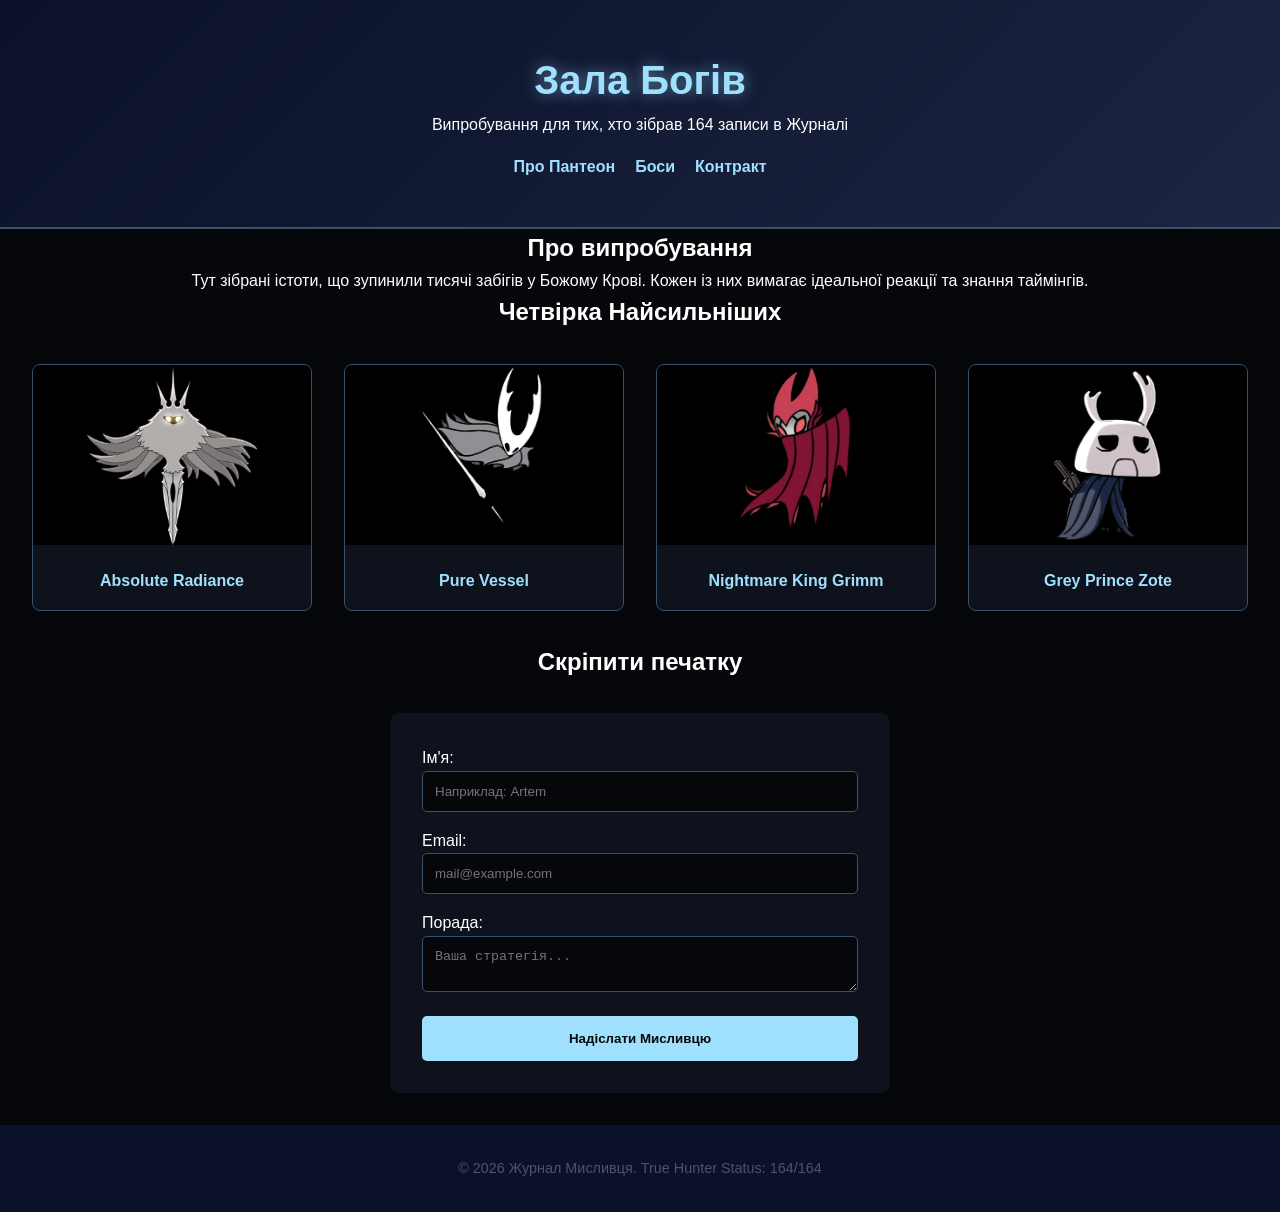
==== index.html @ e68aba1c "Rename Index.html to index.html" ====
<!DOCTYPE html>
<html lang="uk">
<head>
    <meta charset="UTF-8">
    <meta name="viewport" content="width=device-width, initial-scale=1.0">
    
    <title>Зала Богів — Найскладніші боси Hollow Knight</title>
    <meta name="description" content="Гайд по найскладнішим босам Hollow Knight: Absolute Radiance, Pure Vessel та інші. Стратегії перемоги для справжніх мисливців.">
    <meta name="keywords" content="Hollow Knight боси, Зала Богів, Absolute Radiance гайд, Hollow Knight українською">
    <meta name="author" content="Artem Hunter">

    <meta property="og:title" content="Зала Богів — Топ найскладніших босів">
    <meta property="og:description" content="Чи зможеш ти здолати Absolute Radiance? Перевір свій статус мисливця.">
    <meta property="og:type" content="website">
    <meta property="og:image" content="Hk_radiance.webp"> <link rel="stylesheet" href="styles.css">
</head>
<body>

    <header class="header">
        <h1 class="header__title">Зала Богів</h1>
        <p class="header__subtitle">Випробування для тих, хто зібрав 164 записи в Журналі</p>
        <nav class="nav">
            <ul class="nav__list">
                <li><a href="#about" class="nav__link">Про Пантеон</a></li>
                <li><a href="#gallery" class="nav__link">Боси</a></li>
                <li><a href="#contact" class="nav__link">Контракт</a></li>
            </ul>
        </nav>
    </header>
    
    <main class="main">
        <article id="about" class="section">
            <h2 class="section__title">Про випробування</h2>
            <p class="section__text">Тут зібрані істоти, що зупинили тисячі забігів у Божому Крові. Кожен із них вимагає ідеальної реакції та знання таймінгів.</p>
        </article>
        
        <section id="gallery" class="section">
            <h2 class="section__title">Четвірка Найсильніших</h2>
            <div class="grid">
                <figure class="boss-card">
                    <img src="Hk_radiance.webp" alt="Бос Absolute Radiance у Залі Богів" loading="lazy">
                    <figcaption>Absolute Radiance</figcaption>
                </figure>
                <figure class="boss-card">
                    <img src="B_Pure_Vessel.webp" alt="Бос Pure Vessel, чиста форма Лицаря" loading="lazy">
                    <figcaption>Pure Vessel</figcaption>
                </figure>
                <figure class="boss-card">
                    <img src="Nightmare_king.webp" alt="Nightmare King Grimm у вогняному стилі" loading="lazy">
                    <figcaption>Nightmare King Grimm</figcaption>
                </figure>
                <figure class="boss-card">
                    <img src="3F3F3F3F3F.webp" alt="Grey Prince Zote - могутній лицар" loading="lazy">
                    <figcaption>Grey Prince Zote</figcaption>
                </figure>
            </div>
        </section>
        
        <section id="contact" class="section">
            <h2 class="section__title">Скріпити печатку</h2>
            <form action="#" method="post" class="form">
                <label for="name">Ім'я:</label>
                <input type="text" id="name" name="name" placeholder="Наприклад: Artem" required>
                
                <label for="email">Email:</label>
                <input type="email" id="email" name="email" placeholder="mail@example.com" required>
                
                <label for="message">Порада:</label>
                <textarea id="message" name="message" placeholder="Ваша стратегія..." required></textarea>
                
                <button type="submit" class="btn">Надіслати Мисливцю</button>
            </form>
        </section>
    </main>
    
    <footer class="footer">
        <p>© 2026 Журнал Мисливця. True Hunter Status: 164/164</p>
    </footer>

</body>
</html>
---- styles.css ----
/* RESET */
* {
    margin: 0;
    padding: 0;
    box-sizing: border-box;
}

body {
    font-family: 'Segoe UI', sans-serif;
    background-color: #05070a;
    color: #ffffff;
    line-height: 1.6;
    text-align: center;
}


.header {
    background: linear-gradient(135deg, #0a1128 0%, #1c2541 100%);
    padding: 3rem 1rem;
    border-bottom: 2px solid #3a506b;
}

.header__title {
    font-size: 2.5rem;
    color: #a0e0ff;
    text-shadow: 0 0 15px rgba(160, 224, 255, 0.5);
}

.nav__list {
    display: flex;
    justify-content: center;
    list-style: none;
    margin-top: 1rem;
    gap: 20px;
}

.nav__link {
    color: #a0e0ff;
    text-decoration: none;
    font-weight: bold;
    border-bottom: 1px solid transparent;
    transition: 0.3s;
}

.nav__link:hover {
    color: #ffffff;
    border-bottom: 1px solid #a0e0ff;
}


.grid {
    display: flex;
    justify-content: center;
    flex-wrap: wrap;
    gap: 2rem;
    padding: 2rem;
}

.boss-card {
    background: #0d121d;
    border: 1px solid #3a506b;
    border-radius: 8px;
    overflow: hidden;
    transition: transform 0.3s, box-shadow 0.3s;
    width: 280px;
}

.boss-card:hover {
    transform: translateY(-10px);
    box-shadow: 0 10px 20px rgba(160, 224, 255, 0.2);
}

.boss-card img {
    width: 100%;
    height: 180px;
    object-fit: contain; 
    background-color: #000;
}

.boss-card figcaption {
    padding: 1rem;
    font-weight: bold;
    color: #a0e0ff;
}


.form {
    background: #0d121d;
    padding: 2rem;
    max-width: 500px;
    margin: 2rem auto;
    border-radius: 10px;
    text-align: left;
}

.form input, .form textarea {
    width: 100%;
    padding: 12px;
    margin-bottom: 1rem;
    background: #05070a;
    border: 1px solid #3a506b;
    color: #fff;
    border-radius: 5px;
}

.btn {
    background: #a0e0ff;
    color: #05070a;
    border: none;
    padding: 15px 30px;
    font-weight: bold;
    cursor: pointer;
    width: 100%;
    border-radius: 5px;
}

.btn:hover {
    background: #ffffff;
}

.footer {
    padding: 2rem;
    background: #0a1128;
    color: #505070;
    font-size: 0.9rem;
}
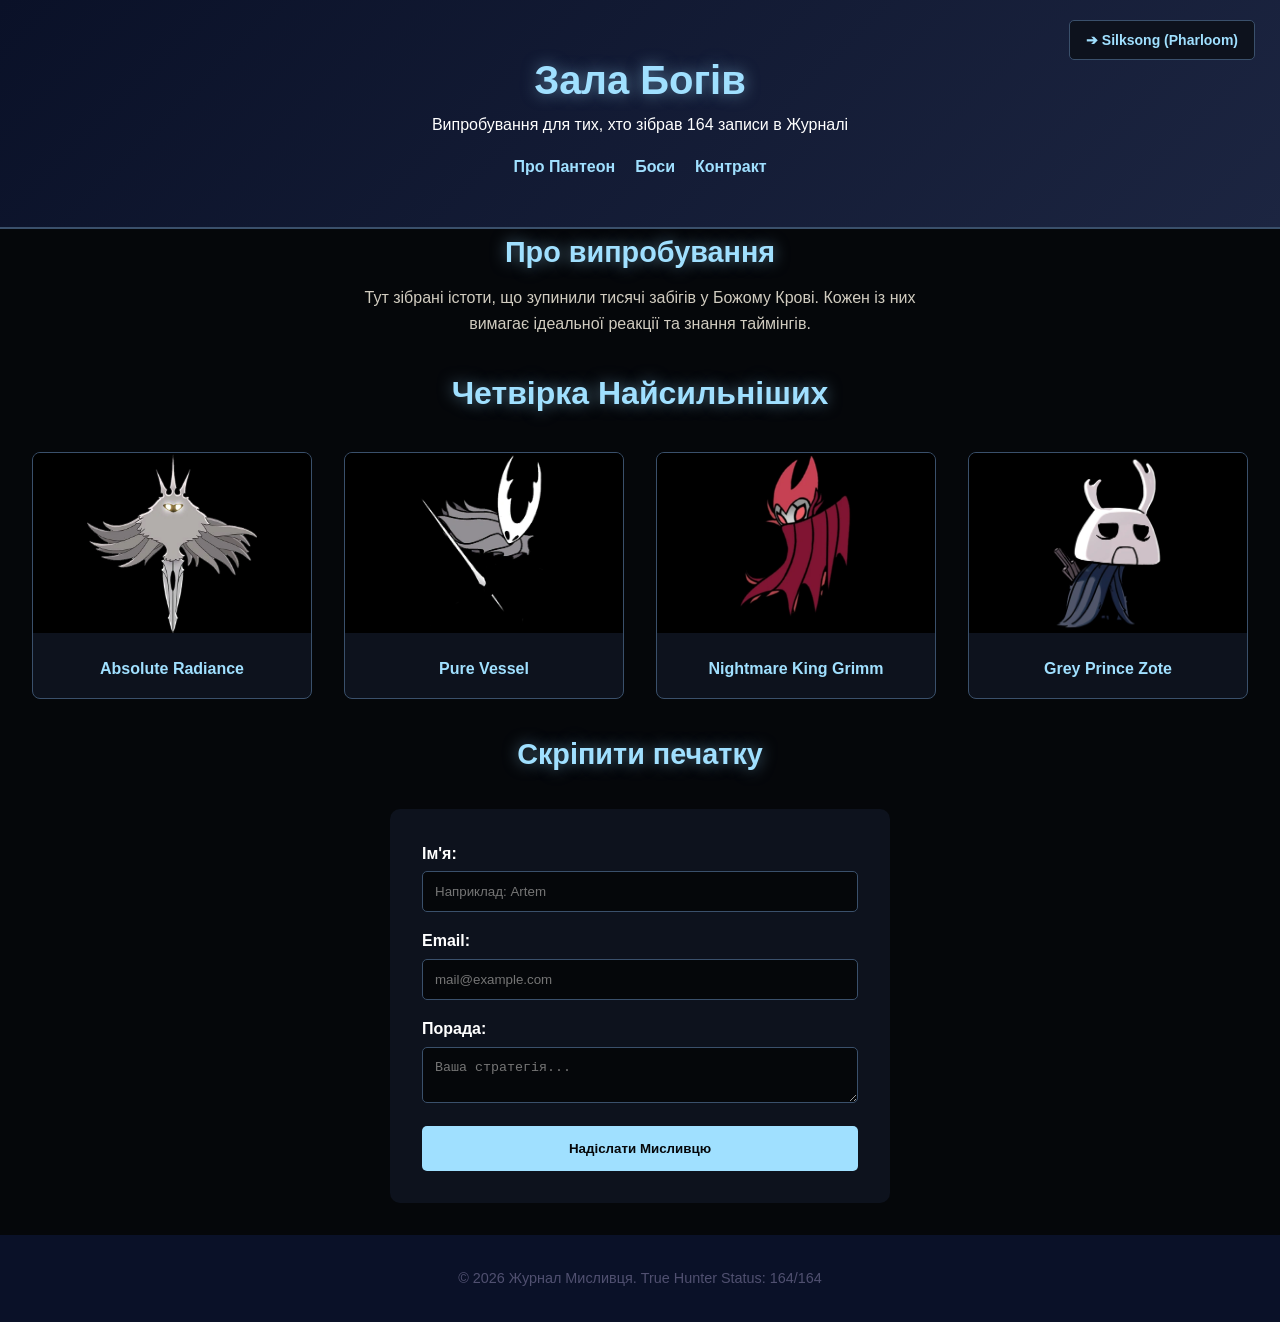
==== commit b7260ef2: "fix" ====
--- a/index.html
+++ b/index.html
@@ -12,13 +12,33 @@
     <meta property="og:title" content="Зала Богів — Топ найскладніших босів">
     <meta property="og:description" content="Чи зможеш ти здолати Absolute Radiance? Перевір свій статус мисливця.">
     <meta property="og:type" content="website">
-    <meta property="og:image" content="Hk_radiance.webp"> <link rel="stylesheet" href="styles.css">
+    <meta property="og:image" content="Hk_radiance.webp"> 
+    
+    <link rel="stylesheet" href="styles.css">
+
+    <!-- Google tag (gtag.js) -->
+    <script async src="https://www.googletagmanager.com/gtag/js?id=G-CHZD44BL29"></script>
+    <script>
+      window.dataLayer = window.dataLayer || [];
+      function gtag(){dataLayer.push(arguments);}
+      gtag('js', new Date());
+
+      gtag('config', 'G-CHZD44BL29');
+    </script>
 </head>
 <body>
 
     <header class="header">
+        <!-- Кнопка-перехідник на другу частину у верхньому правому кутку -->
+        <div class="header-bridge">
+            <a href="index.html" class="bridge-btn">
+                ➔ Silksong (Pharloom)
+            </a>
+        </div>
+
         <h1 class="header__title">Зала Богів</h1>
         <p class="header__subtitle">Випробування для тих, хто зібрав 164 записи в Журналі</p>
+        
         <nav class="nav">
             <ul class="nav__list">
                 <li><a href="#about" class="nav__link">Про Пантеон</a></li>
@@ -30,12 +50,12 @@
     
     <main class="main">
         <article id="about" class="section">
-            <h2 class="section__title">Про випробування</h2>
-            <p class="section__text">Тут зібрані істоти, що зупинили тисячі забігів у Божому Крові. Кожен із них вимагає ідеальної реакції та знання таймінгів.</p>
+            <h2 class="header__title section-heading-custom">Про випробування</h2>
+            <p class="section__text text-custom">Тут зібрані істоти, що зупинили тисячі забігів у Божому Крові. Кожен із них вимагає ідеальної реакції та знання таймінгів.</p>
         </article>
         
         <section id="gallery" class="section">
-            <h2 class="section__title">Четвірка Найсильніших</h2>
+            <h2 class="header__title section-heading-gallery">Четвірка Найсильніших</h2>
             <div class="grid">
                 <figure class="boss-card">
                     <img src="Hk_radiance.webp" alt="Бос Absolute Radiance у Залі Богів" loading="lazy">
@@ -57,15 +77,15 @@
         </section>
         
         <section id="contact" class="section">
-            <h2 class="section__title">Скріпити печатку</h2>
+            <h2 class="header__title section-heading-custom">Скріпити печатку</h2>
             <form action="#" method="post" class="form">
-                <label for="name">Ім'я:</label>
+                <label for="name" class="form-label">Ім'я:</label>
                 <input type="text" id="name" name="name" placeholder="Наприклад: Artem" required>
                 
-                <label for="email">Email:</label>
+                <label for="email" class="form-label">Email:</label>
                 <input type="email" id="email" name="email" placeholder="mail@example.com" required>
                 
-                <label for="message">Порада:</label>
+                <label for="message" class="form-label">Порада:</label>
                 <textarea id="message" name="message" placeholder="Ваша стратегія..." required></textarea>
                 
                 <button type="submit" class="btn">Надіслати Мисливцю</button>
@@ -78,4 +98,4 @@
     </footer>
 
 </body>
-</html>
+</html>
--- a/styles.css
+++ b/styles.css
@@ -1,4 +1,3 @@
-/* RESET */
 * {
     margin: 0;
     padding: 0;
@@ -13,17 +12,68 @@
     text-align: center;
 }
 
-
 .header {
     background: linear-gradient(135deg, #0a1128 0%, #1c2541 100%);
     padding: 3rem 1rem;
     border-bottom: 2px solid #3a506b;
+    position: relative; /* Необхідно для позиціонування кнопки у правому кутку */
+}
+
+/* Стилі для фіксації кнопки-перехідника у верхньому правому кутку */
+.header-bridge {
+    position: absolute;
+    top: 20px;
+    right: 25px;
+    z-index: 10;
+}
+
+.bridge-btn {
+    color: #a0e0ff;
+    border: 1px solid #3a506b;
+    background-color: #0d121d;
+    padding: 8px 16px;
+    border-radius: 5px;
+    text-decoration: none;
+    font-size: 14px;
+    font-weight: bold;
+    transition: all 0.3s ease;
+    display: inline-block;
+}
+
+.bridge-btn:hover {
+    background-color: #1c2541;
+    color: #ffffff;
+    border-color: #a0e0ff;
+    box-shadow: 0 0 10px rgba(160, 224, 255, 0.4);
 }
 
 .header__title {
     font-size: 2.5rem;
     color: #a0e0ff;
     text-shadow: 0 0 15px rgba(160, 224, 255, 0.5);
+}
+
+/* Допоміжні класи для кастомних відступів та заголовків */
+.section-heading-custom {
+    font-size: 1.8rem;
+    margin-bottom: 10px;
+}
+
+.section-heading-gallery {
+    font-size: 2rem;
+    margin-top: 2rem;
+}
+
+.text-custom {
+    color: #d1ccc0;
+    max-width: 600px;
+    margin: 0 auto;
+}
+
+.form-label {
+    display: block;
+    margin-bottom: 5px;
+    font-weight: bold;
 }
 
 .nav__list {
@@ -46,7 +96,6 @@
     color: #ffffff;
     border-bottom: 1px solid #a0e0ff;
 }
-
 
 .grid {
     display: flex;
@@ -82,7 +131,6 @@
     font-weight: bold;
     color: #a0e0ff;
 }
-
 
 .form {
     background: #0d121d;
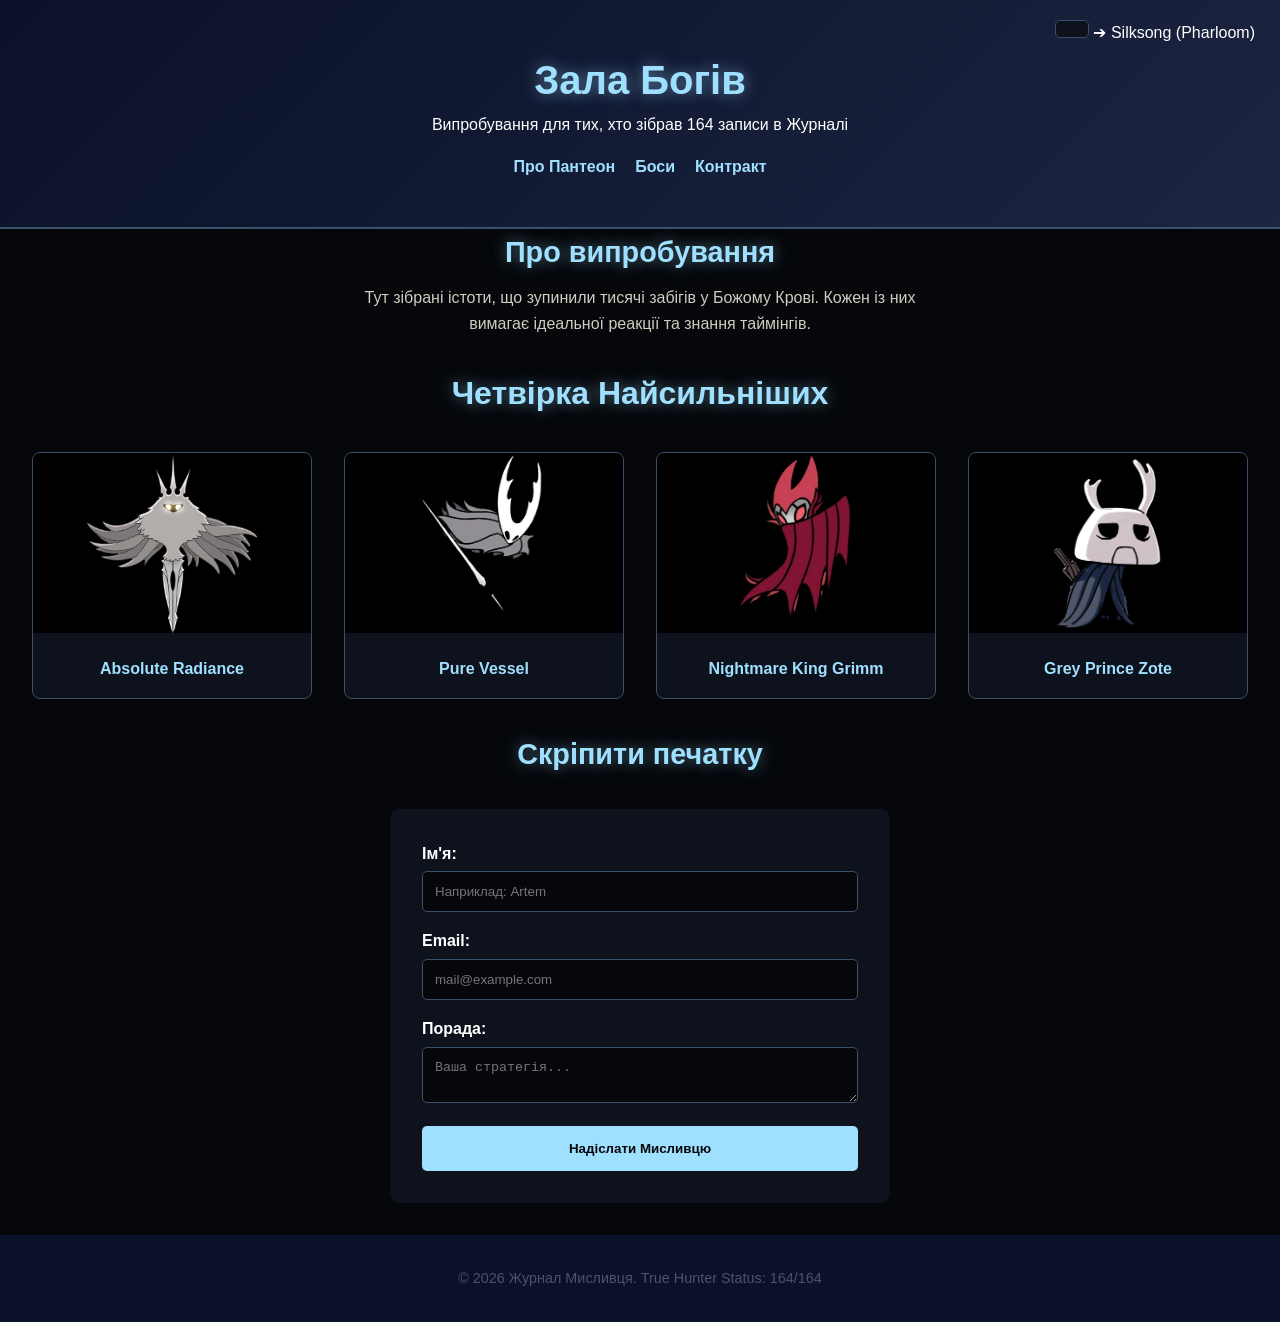
==== commit 0a9e93fb: "fix bridge link" ====
--- a/index.html
+++ b/index.html
@@ -14,7 +14,7 @@
     <meta property="og:type" content="website">
     <meta property="og:image" content="Hk_radiance.webp"> 
     
-    <link rel="stylesheet" href="styles.css">
+    <link rel="stylesheet" href="hk.css">
 
     <!-- Google tag (gtag.js) -->
     <script async src="https://www.googletagmanager.com/gtag/js?id=G-CHZD44BL29"></script>
@@ -29,9 +29,8 @@
 <body>
 
     <header class="header">
-        <!-- Кнопка-перехідник на другу частину у верхньому правому кутку -->
         <div class="header-bridge">
-            <a href="index.html" class="bridge-btn">
+            <a href="https://arteha228.github.io/HKS/" class="bridge-btn" target="_blank"></a>
                 ➔ Silksong (Pharloom)
             </a>
         </div>
--- a/hk.css
+++ b/hk.css
@@ -0,0 +1,174 @@
+* {
+    margin: 0;
+    padding: 0;
+    box-sizing: border-box;
+}
+
+body {
+    font-family: 'Segoe UI', sans-serif;
+    background-color: #05070a;
+    color: #ffffff;
+    line-height: 1.6;
+    text-align: center;
+}
+
+.header {
+    background: linear-gradient(135deg, #0a1128 0%, #1c2541 100%);
+    padding: 3rem 1rem;
+    border-bottom: 2px solid #3a506b;
+    position: relative; /* Необхідно для позиціонування кнопки у правому кутку */
+}
+
+/* Стилі для фіксації кнопки-перехідника у верхньому правому кутку */
+.header-bridge {
+    position: absolute;
+    top: 20px;
+    right: 25px;
+    z-index: 10;
+}
+
+.bridge-btn {
+    color: #a0e0ff;
+    border: 1px solid #3a506b;
+    background-color: #0d121d;
+    padding: 8px 16px;
+    border-radius: 5px;
+    text-decoration: none;
+    font-size: 14px;
+    font-weight: bold;
+    transition: all 0.3s ease;
+    display: inline-block;
+}
+
+.bridge-btn:hover {
+    background-color: #1c2541;
+    color: #ffffff;
+    border-color: #a0e0ff;
+    box-shadow: 0 0 10px rgba(160, 224, 255, 0.4);
+}
+
+.header__title {
+    font-size: 2.5rem;
+    color: #a0e0ff;
+    text-shadow: 0 0 15px rgba(160, 224, 255, 0.5);
+}
+
+/* Допоміжні класи для кастомних відступів та заголовків */
+.section-heading-custom {
+    font-size: 1.8rem;
+    margin-bottom: 10px;
+}
+
+.section-heading-gallery {
+    font-size: 2rem;
+    margin-top: 2rem;
+}
+
+.text-custom {
+    color: #d1ccc0;
+    max-width: 600px;
+    margin: 0 auto;
+}
+
+.form-label {
+    display: block;
+    margin-bottom: 5px;
+    font-weight: bold;
+}
+
+.nav__list {
+    display: flex;
+    justify-content: center;
+    list-style: none;
+    margin-top: 1rem;
+    gap: 20px;
+}
+
+.nav__link {
+    color: #a0e0ff;
+    text-decoration: none;
+    font-weight: bold;
+    border-bottom: 1px solid transparent;
+    transition: 0.3s;
+}
+
+.nav__link:hover {
+    color: #ffffff;
+    border-bottom: 1px solid #a0e0ff;
+}
+
+.grid {
+    display: flex;
+    justify-content: center;
+    flex-wrap: wrap;
+    gap: 2rem;
+    padding: 2rem;
+}
+
+.boss-card {
+    background: #0d121d;
+    border: 1px solid #3a506b;
+    border-radius: 8px;
+    overflow: hidden;
+    transition: transform 0.3s, box-shadow 0.3s;
+    width: 280px;
+}
+
+.boss-card:hover {
+    transform: translateY(-10px);
+    box-shadow: 0 10px 20px rgba(160, 224, 255, 0.2);
+}
+
+.boss-card img {
+    width: 100%;
+    height: 180px;
+    object-fit: contain; 
+    background-color: #000;
+}
+
+.boss-card figcaption {
+    padding: 1rem;
+    font-weight: bold;
+    color: #a0e0ff;
+}
+
+.form {
+    background: #0d121d;
+    padding: 2rem;
+    max-width: 500px;
+    margin: 2rem auto;
+    border-radius: 10px;
+    text-align: left;
+}
+
+.form input, .form textarea {
+    width: 100%;
+    padding: 12px;
+    margin-bottom: 1rem;
+    background: #05070a;
+    border: 1px solid #3a506b;
+    color: #fff;
+    border-radius: 5px;
+}
+
+.btn {
+    background: #a0e0ff;
+    color: #05070a;
+    border: none;
+    padding: 15px 30px;
+    font-weight: bold;
+    cursor: pointer;
+    width: 100%;
+    border-radius: 5px;
+}
+
+.btn:hover {
+    background: #ffffff;
+}
+
+.footer {
+    padding: 2rem;
+    background: #0a1128;
+    color: #505070;
+    font-size: 0.9rem;
+}
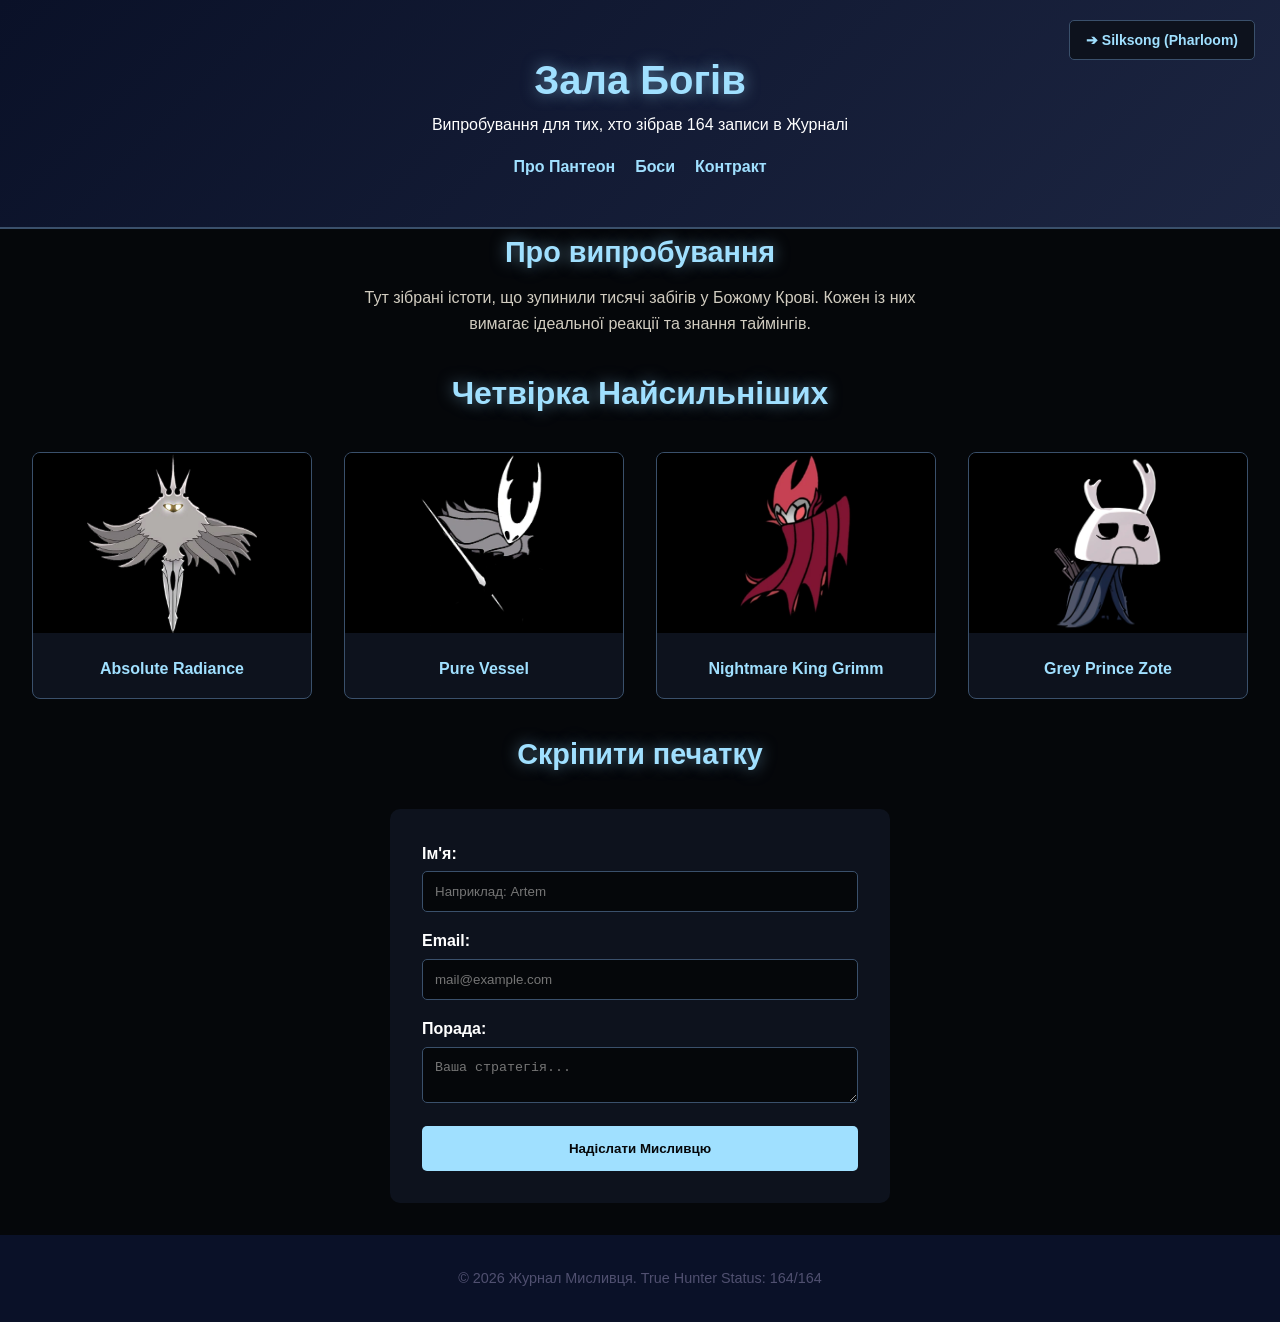
==== commit 749b353b: "fix bridge button click and position" ====
--- a/index.html
+++ b/index.html
@@ -16,7 +16,6 @@
     
     <link rel="stylesheet" href="hk.css">
 
-    <!-- Google tag (gtag.js) -->
     <script async src="https://www.googletagmanager.com/gtag/js?id=G-CHZD44BL29"></script>
     <script>
       window.dataLayer = window.dataLayer || [];
@@ -30,9 +29,9 @@
 
     <header class="header">
         <div class="header-bridge">
-            <a href="https://arteha228.github.io/HKS/" class="bridge-btn" target="_blank"></a>
-                ➔ Silksong (Pharloom)
-            </a>
+            <a href="https://arteha228.github.io/HKS/" class="bridge-btn" target="_blank">
+    ➔ Silksong (Pharloom)
+</a>
         </div>
 
         <h1 class="header__title">Зала Богів</h1>
--- a/hk.css
+++ b/hk.css
@@ -16,18 +16,20 @@
     background: linear-gradient(135deg, #0a1128 0%, #1c2541 100%);
     padding: 3rem 1rem;
     border-bottom: 2px solid #3a506b;
-    position: relative; /* Необхідно для позиціонування кнопки у правому кутку */
+    position: relative; 
 }
 
-/* Стилі для фіксації кнопки-перехідника у верхньому правому кутку */
+
 .header-bridge {
     position: absolute;
     top: 20px;
     right: 25px;
-    z-index: 10;
+    z-index: 9999; 
 }
 
 .bridge-btn {
+    position: relative;
+    z-index: 10000;
     color: #a0e0ff;
     border: 1px solid #3a506b;
     background-color: #0d121d;
@@ -38,6 +40,8 @@
     font-weight: bold;
     transition: all 0.3s ease;
     display: inline-block;
+    pointer-events: auto; 
+    cursor: pointer;      
 }
 
 .bridge-btn:hover {
@@ -53,7 +57,7 @@
     text-shadow: 0 0 15px rgba(160, 224, 255, 0.5);
 }
 
-/* Допоміжні класи для кастомних відступів та заголовків */
+
 .section-heading-custom {
     font-size: 1.8rem;
     margin-bottom: 10px;
